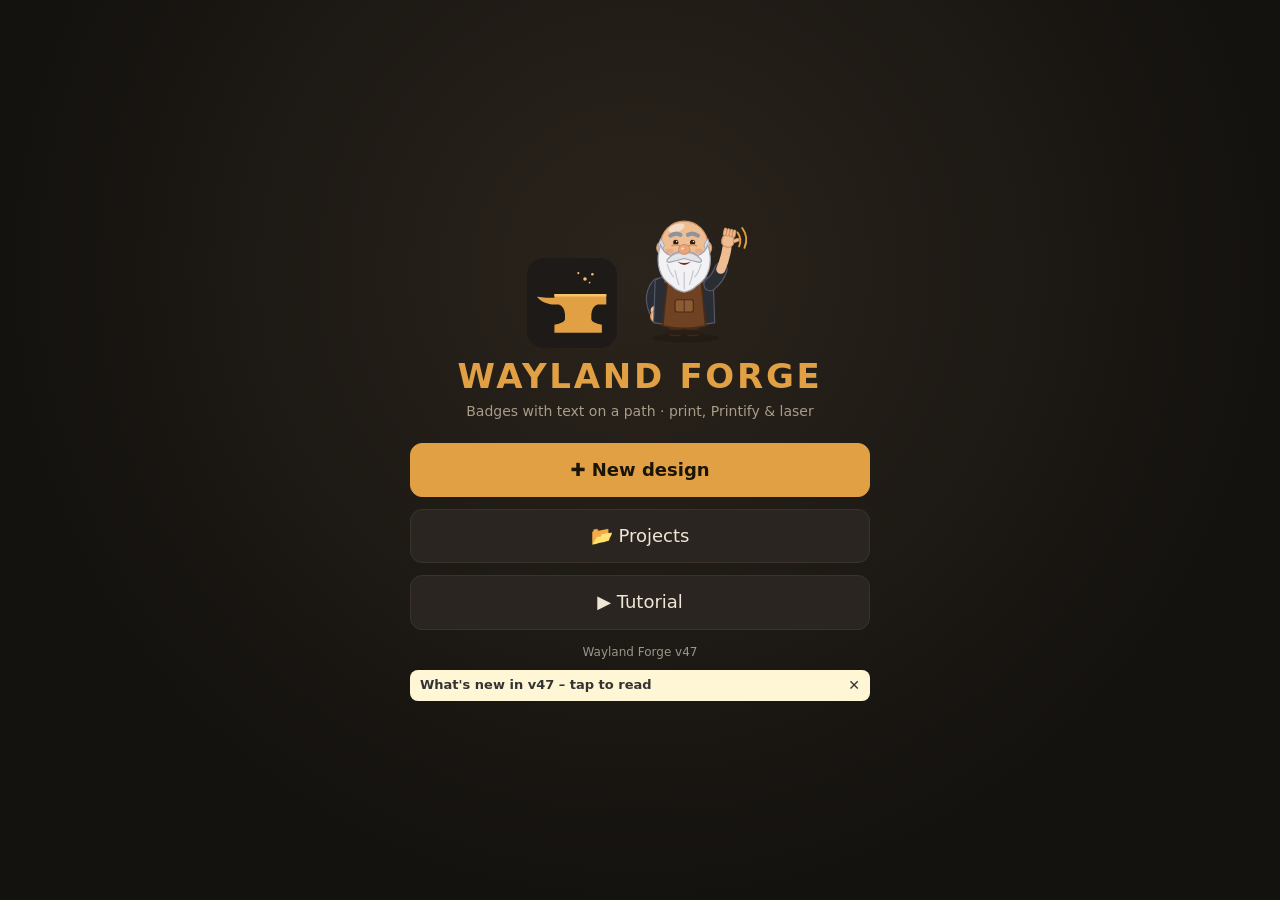
==== index.html @ f04608c8 "v47: add straight free text with font, position and rotation; legacy heart/text laser byte-identical" ====
<!doctype html>
<html lang="en">
<head>
<meta charset="utf-8">
<meta name="viewport" content="width=device-width, initial-scale=1">
<title>Wayland Forge</title>
<meta name="theme-color" content="#1d1a17">
<link rel="manifest" href="manifest.webmanifest">
<link rel="icon" href="icons/anvil.svg" type="image/svg+xml">
<link rel="apple-touch-icon" href="icons/apple-touch-icon.png">
<link rel="stylesheet" href="style.css">
</head>
<body class="home">
<div id="home">
  <div class="hcard">
    <div class="hlogo"><img src="icons/anvil.svg" alt="" class="hanvil"><span id="homeSmith"></span></div>
    <h1 class="htitle">Wayland Forge</h1>
    <div class="hsub">Badges with text on a path · print, Printify &amp; laser</div>
    <div id="homeMain" class="hbtns">
      <button id="homeNew" class="hb primary">✚ New design</button>
      <button id="homeProjects" class="hb">📂 Projects</button>
      <button id="homeTour" class="hb">▶ Tutorial</button>
    </div>
    <div class="hver" id="homeVer"></div>
    <div class="hnews" id="homeNewsWrap" hidden><div class="hnrow"><button id="homeNewsTap" class="hntap"></button><button id="homeNewsX" class="hnx" aria-label="Dismiss">✕</button></div><div id="homeNewsBody" class="hnbody" hidden><div id="homeNews"></div><button id="homeNewsClose" class="hnclose">Close</button></div></div>
    <div id="homeProjs" hidden>
      <div class="row hph"><button id="homeBack">← Back</button><b class="grow">Projects</b><label class="filebtn">Open file…<input type="file" id="homeLoad" accept=".json,application/json" hidden></label></div>
      <div id="syncBox" class="syncbox"><span id="syncStatus" class="syncst"></span><button id="syncConnect">☁ Connect Google Drive</button><button id="syncNow" hidden>Sync now</button><button id="projDedupe" title="Remove projects that are exact copies">🧹 Remove duplicates</button></div>
      <ul id="projList"></ul>
      <div class="hint">Drive sync sends your named, saved projects. Last session stays on this device until you open it and Save to Projects.</div>
    </div>
  </div>
</div>
<div id="updBar" hidden><span>New version ready <small id="updNews"></small></span><button id="updBtn">Tap to update</button></div>
<header>
  <img src="icons/anvil.svg" alt="" class="logo"><button id="homeBtn" title="Home: start screen (your work is kept)" aria-label="Home">⌂</button><button id="projectsBtn" class="projectnav" title="Open your saved projects. Your current design is autosaved first." aria-label="Projects: change project">📂<span class="projectnavtext"> Projects</span></button><button id="helpBtn" title="Help &amp; tutorial (Wayland the blacksmith)" aria-label="Help and tutorial"></button><h1>Wayland Forge</h1><button id="nameBtn" class="namebtn">Untitled ✎</button>
  <div class="spacer"></div>
  <button id="undoBtn" title="Undo (Ctrl+Z)" aria-label="Undo">↶<span class="tl"> Undo</span></button>
  <button id="redoBtn" title="Redo (Ctrl+Y)" aria-label="Redo">↷<span class="tl"> Redo</span></button>
  <button id="multiBtn" class="multitog" aria-pressed="false" title="Multi-select: plain clicks/taps add or remove letters (or hold Shift/Ctrl/⌘)">✚<span class="tl"> Multi-select</span></button>
  <span id="selCount" class="badge" hidden></span>
  <button id="dragMode" title="What dragging empty space does: box-select letters or pan the view (middle-drag or Space-drag always pans)">▭<span class="tl"> Box</span></button>
  <button id="fitBtn" title="Reset view" aria-label="Fit view">⤢<span class="tl"> Fit</span></button>
  <button id="quickExport" class="accent" title="Export with the settings in the Export section">⬇<span class="tl"> Export</span></button>
  <button id="installBtn" class="accent" hidden title="Install as an app">⊕<span class="tl"> Install</span></button>
  <button id="panelToggle" class="mobile-only" aria-expanded="false" title="Show controls">☰</button>
</header>
<main>
  <section id="stageWrap">
    <div id="layerRail" aria-label="Layers">
      <div id="layerRailCount" class="lrcount"></div>
      <div id="layerRailTrack" class="lrtrack" role="list"></div>
    </div>
    <svg id="stage" xmlns="http://www.w3.org/2000/svg" viewBox="0 0 1000 1000"></svg>
    <div class="stagehint">Tap a layer chip above to switch · letters: tap the glyph · empty space deselects · box-drag or Multi-select to add</div>
    <div id="loading">Loading fonts…</div>
  </section>
  <aside id="panel" data-snap="small">
    <div id="sheetHandle" role="button" tabindex="0" aria-label="Resize controls (tap to cycle sizes)"><span>Controls</span></div>
    <div id="layerBar">
      <div class="row"><b class="lbt">Layers</b><select id="shapeSel" class="grow" aria-label="Active layer (top of list = in front)"></select><button id="shapeVis" class="mini2" title="Show or hide this layer">Hide</button></div>
      <div id="addPicMenu" class="picmenu" hidden><b>Add which kind of image layer?</b><button data-addpic="1">🐶 Picture in the design<small>sits inside your shape (logo, pet, photo)</small></button><button data-addpic="2">🗺 Background / map<small>sits behind everything</small></button><button data-addpic="0" class="mini">Cancel</button></div>
      <div class="row lbb"><select id="addShape" aria-label="Add shape layer"><option value="">+ Add layer</option><option value="circle">Circle</option><option value="ellipse">Ellipse</option><option value="polygon">Polygon</option><option value="star">Star</option><option value="heart">Heart</option><option value="aus">Australia (detailed)</option><option value="auss">Australia (smooth, for text)</option></select><button id="shapeDup" title="Duplicate layer">Copy</button><button id="shapeRen" title="Rename layer">✎</button><button id="shapeUp" title="Bring forward">↑</button><button id="shapeDown" title="Send back">↓</button><button id="shapeDel" class="danger" title="Delete layer">✕</button></div>
      <div class="row"><button id="addPicBtn" class="accent addpic grow" title="Add an image layer (picture, logo or map)">🖼 + Add image layer</button></div>
    </div>
    <details name="acc" id="sec-shape"><summary>Shape &amp; position</summary><div class="body">
      <label class="rg"><span>Move X</span><input type="range" min="-500" max="500" step="1" data-b="shape.x"><output></output></label>
      <label class="rg"><span>Move Y</span><input type="range" min="-500" max="500" step="1" data-b="shape.y"><output></output></label>
      <label class="rg"><span>Scale</span><input type="range" min="0.2" max="1.5" step="0.01" data-b="shape.scale"><output></output></label>
      <label class="rg"><span>Turn</span><input type="range" min="-180" max="180" step="1" data-b="shape.rot"><output></output></label>
      <div class="row"><button id="shapeCentre" class="grow">Centre this layer</button></div>
      <div class="g2">
        <label><span>Type</span><select data-b="base.shape"><option value="circle">Circle</option><option value="ellipse">Ellipse</option><option value="polygon">Polygon</option><option value="star">Star</option><option value="heart">Heart</option><option value="aus">Australia (detailed)</option><option value="auss">Australia (smooth, for text)</option></select></label>
        <div class="checks"><label class="chk"><input type="checkbox" data-b="base.outer">Outer</label><label class="chk"><input type="checkbox" data-b="base.inner">Inner</label></div>
      </div>
      <label class="rg"><span>Width</span><input type="range" min="150" max="470" step="1" data-b="base.rx"><output></output></label>
      <label class="rg" data-shapes="ellipse polygon star heart aus"><span>Height</span><input type="range" min="150" max="470" step="1" data-b="base.ry"><output></output></label>
      <label class="rg" data-shapes="polygon"><span>Sides</span><input type="range" min="3" max="12" step="1" data-b="base.sides"><output></output></label>
      <label class="rg" data-shapes="star"><span>Points</span><input type="range" min="3" max="12" step="1" data-b="base.points"><output></output></label>
      <label class="rg" data-shapes="star"><span>Inner depth</span><input type="range" min="0.25" max="0.9" step="0.01" data-b="base.innerRatio"><output></output></label>
      <label class="rg" data-shapes="heart"><span>Dip depth</span><input type="range" min="0" max="1" step="0.01" data-b="base.dip"><output></output></label>
      <label class="rg" data-shapes="polygon star heart aus"><span>Corners</span><input type="range" min="0" max="120" step="1" data-b="base.corner"><output></output></label>
      <label class="rg" data-shapes="polygon star heart aus" title="Rounds the path letters follow at points and dips; printed lines keep Corners"><span>Text smooth</span><input type="range" min="0" max="250" step="1" data-b="base.smooth"><output></output></label>
      <label class="rg"><span>Ring gap</span><input type="range" min="40" max="250" step="1" data-b="base.gap"><output></output></label>
      <div id="gapWarn" class="hint" hidden></div>
      <label class="rg"><span>Line width</span><input type="range" min="0" max="30" step="1" data-b="base.width"><output></output></label>
      <div class="g2">
        <label><span>Line</span><input type="color" data-b="base.stroke" class="col"></label>
        <label class="chk"><input type="checkbox" data-b="base.fillOn">Fill <input type="color" data-b="base.fill" class="col"></label>
        <label class="chk"><input type="checkbox" data-b="base.fillAbove">Fill on top of picture <span class="dim">(e.g. a band behind your text)</span></label>
      </div>
    </div></details>
    <details name="acc" id="sec-text"><summary>Text on this layer</summary><div class="body">
      <div class="row"><select id="layerSel" class="grow" aria-label="Text layer"></select><button id="addLayer" title="Add curved text on a shape">+ Curved</button><button id="addFreeLayer" class="accent" title="Add straight text you can place anywhere">+ Free text</button></div>
      <div id="layerFields">
        <label class="full"><span>Text</span><input type="text" data-b="layer.text" maxlength="80"></label>
        <div class="g2">
          <label><span>Font</span><select data-b="layer.font" id="fontSel"></select></label>
          <label><span>Colour</span><input type="color" data-b="layer.color" class="col"></label>
          <label><span>Letters</span><select data-b="layer.style"><option value="fill">Fill (solid)</option><option value="hollow">Hollow (outline)</option></select></label>
          <label id="freeSideRow"><span>Side</span><select data-b="layer.side"><option value="top">Top</option><option value="bottom">Bottom</option></select></label>
          <label id="freeRingRow"><span>Sits</span><select data-b="layer.ring"><option value="between">Between lines</option><option value="outer">Outside outer</option><option value="inner">Inside inner</option></select></label>
        </div>
        <label class="rg"><span>Size</span><input type="range" min="16" max="200" step="1" data-b="layer.size"><output></output></label>
        <label class="rg" id="layerRotateRow"><span>Rotate</span><input type="range" min="-180" max="180" step="1" data-b="layer.offset"><output></output></label>
        <label class="rg"><span>Spacing</span><input type="range" min="-20" max="80" step="1" data-b="layer.spacing"><output></output></label>
        <label class="rg" id="freeRotateRow" hidden><span>Rotate</span><input type="range" min="-180" max="180" step="1" data-b="layer.rot"><output></output></label>
        <label class="rg" id="layerLiftRow"><span>Lift</span><input type="range" min="-80" max="80" step="1" data-b="layer.lift"><output></output></label>
        <div id="freeTextControls" hidden>
          <div class="hint">Straight text: not attached to a shape. Drag its letters to move it.</div>
          <label class="rg"><span>Move X</span><input type="range" min="0" max="1000" step="1" data-b="layer.x"><output></output></label>
          <label class="rg"><span>Move Y</span><input type="range" min="0" max="1000" step="1" data-b="layer.y"><output></output></label>
        </div>
        <div class="row"><button id="dupOpp" class="grow">Duplicate to opposite side</button><button id="centreFree" class="grow" hidden>Centre text</button><button id="delLayer" class="danger">Delete</button></div>
      </div>
    </div></details>
    <details name="acc" id="sec-img"><summary>🖼 Image layers</summary><div class="body">
      <div class="row"><b class="lbt">Image layers</b><select id="imgSel" class="grow" aria-label="Active image layer (top of list = in front)"></select></div>
      <div class="row lbb"><button class="accent grow addpic2" data-addpicopen="1">🖼 + Add image layer</button><button id="imgRen" title="Rename image layer">✎</button><button id="imgUp" title="Bring forward">↑</button><button id="imgDown" title="Send back">↓</button><button id="delImg" class="danger" title="Delete image layer">✕</button></div>
      <label><span>Depth</span><select id="imgDepth"><option value="front">In the design (above shape fills)</option><option value="behind">Behind everything (map / backdrop)</option></select></label>
      <p class="hint" id="imgSlotHint"></p>
      <div class="row" id="imgUploadRow"><label class="filebtn grow">Upload / replace picture…<input type="file" id="imgFile" accept="image/*" hidden></label><button id="imgLink" title="Load a PNG or SVG from a web link">Load from link…</button><button id="centreImg">Centre</button></div>
      <div id="imgFields">
        <label class="rg"><span>Size</span><input type="range" min="40" max="1600" step="1" data-b="img.size"><output></output></label>
        <label id="imgClipRow"><span>Placement</span><select data-b="img.clipMode"><option value="clip">Inside path (to inside edge of line)</option><option value="clipout">Inside, to outside edge of line</option><option value="outside">Outside path only</option><option value="outin">Outside, from inside edge (runs under line)</option><option value="free">Free – no clipping</option></select></label>
        <label><span>Path</span><select id="imgClipLine"></select></label>
        <div class="row"><button id="fitImg" class="grow" title="Scale and centre so the whole image sits inside the inner line">⤢ Fit inside line</button><button id="fillImg" class="grow" title="Scale to cover the inner shape and clip it to the line">◉ Fill &amp; clip</button></div>
        <label><span>Style</span><select data-b="img.mode"><option value="orig">Original picture</option><option value="sil">Silhouette (solid cutout)</option><option value="trace">Vector trace (SVG paths)</option></select></label>
        <label class="chk" data-imgmodes="orig"><input type="checkbox" data-b="img.removeBg">Remove background (corner colour)</label>
        <label class="rg" data-imgmodes="orig"><span>Tolerance</span><input type="range" min="5" max="200" step="1" data-b="img.tol"><output></output></label>
        <label class="chk" data-imgmodes="orig"><input type="checkbox" data-b="img.flood">Only background touching the edges (keeps light parts of the subject)</label>
        <label class="rg" data-imgmodes="orig"><span>Background to white</span><input type="range" min="150" max="255" step="1" data-b="img.whiteLvl"><output></output></label>
        <div class="hint" data-imgmodes="orig">For laser photos: slide "Background to white" left until the grey background disappears (255 = off). Anything this light or lighter is not burnt.</div>
        <div class="g2" data-imgmodes="sil trace">
          <label><span>Background</span><select data-b="img.bgMode"><option value="light">Light</option><option value="dark">Dark</option></select></label>
          <label><span>Fill</span><input type="color" data-b="img.color" class="col"></label>
        </div>
        <label class="rg" data-imgmodes="sil trace"><span>Threshold</span><input type="range" min="10" max="245" step="1" data-b="img.threshold"><output></output></label>
        <label class="rg" data-imgmodes="sil trace"><span>Smoothing</span><input type="range" min="0" max="5" step="1" data-b="img.smooth"><output></output></label>
        <label class="chk" data-imgmodes="sil trace"><input type="checkbox" data-b="img.invert">Invert (negative cutout)</label>
        <div class="hint" data-imgmodes="trace" id="traceInfo">Traced shapes export as true vector paths in SVG and PDF.</div>
      </div>
    </div></details>
    <details name="acc" id="sec-letter"><summary>Letter edit</summary><div class="body">
      <div class="row"><button id="multiBtn2" class="multitog grow" aria-pressed="false">✚ Multi-select: off</button><button id="selAll" class="grow">Select all in layer</button></div>
      <div id="letterNone" class="hint">Click a letter to select it. Shift/Ctrl/⌘-click, or switch Multi-select on, to add or remove letters anywhere. You can also drag a box on empty space. Esc clears the selection.</div>
      <div id="letterBox">
        <div class="hint"><b id="letterName"></b> <button id="clearSel" class="mini">Clear</button></div>
        <label class="rg"><span>Rotate ±</span><input type="range" min="-180" max="180" step="1" data-rel="rot"><output></output></label>
        <label class="rg"><span>Scale ×</span><input type="range" min="0.3" max="2.5" step="0.05" data-rel="scale"><output></output></label>
        <div class="row nudge"><span class="hint">Nudge</span><button data-nudge="-1,0">←</button><button data-nudge="0,-1">↑</button><button data-nudge="0,1">↓</button><button data-nudge="1,0">→</button></div>
        <div class="row"><button id="resetLetter" class="grow">Reset selected</button><button id="resetLetters" class="grow">Reset layer</button></div>
      </div>
    </div></details>
    <details name="acc" id="sec-orn"><summary>Ornaments</summary><div class="body">
      <div class="row"><button id="addStar" class="grow">+ Star</button><button id="addDot" class="grow">+ Dot</button><button id="clearOrn" class="danger">Clear all</button></div>
      <div class="row"><button id="addHolly1" class="grow">+ Holly</button><button id="addHolly2" class="grow">+ Holly ×2</button><button id="addNote" class="grow">+ ♪</button><button id="addNotes" class="grow">+ ♫</button></div>
      <div class="row holebox"><label class="chk" title="A round hole to hang it, cut by the laser instead of drilled"><input type="checkbox" id="holeOn">Hanging hole</label><label><span>Ø mm</span><input type="number" id="holeD" inputmode="decimal" min="1" max="30" step="any" value="4" style="width:5em"></label><button id="holeSnap" class="grow" title="Centre it near the top, 5 mm in from the edge">Snap to top</button></div>
      <div id="holeInfo" class="hint" hidden></div>
      <div id="ornNone" class="hint">Click an ornament to edit it.</div>
      <div id="ornFields">
        <label class="chk" title="Stick it to a line of the badge and slide it round"><input type="checkbox" id="ornFollow">Follow path</label>
        <div id="ornFree">
          <label class="rg" title="Left / right"><span>Horizontal ↔</span><input type="range" min="-500" max="500" step="1" data-op="x"><output></output></label>
          <label class="rg" title="Up / down"><span>Vertical ↕</span><input type="range" min="-500" max="500" step="1" data-op="y"><output></output></label>
        </div>
        <div id="ornPathF" hidden>
          <div class="row"><label class="grow"><span>Path</span><select id="ornPath"><option value="outer">Outer line</option><option value="mid">Text line (middle)</option><option value="inner">Inner line</option></select></label><label><span>Layer</span><select id="ornShapeSel"></select></label></div>
          <label class="rg" title="Slide it round the path (0 = top)"><span>Along path</span><input type="range" min="-180" max="180" step="0.5" data-op="t"><output></output></label>
          <label class="rg" title="Move it outside (+) or inside (−) the line"><span>Offset in/out</span><input type="range" min="-150" max="150" step="1" data-op="off"><output></output></label>
          <label class="chk"><input type="checkbox" id="ornTurn">Turn with path</label>
        </div>
        <label class="rg"><span>Size</span><input type="range" min="4" max="120" step="1" data-b="orn.r"><output></output></label>
        <div class="row nudge"><span class="hint">Nudge</span><button data-onudge="-1,0">←</button><button data-onudge="0,-1">↑</button><button data-onudge="0,1">↓</button><button data-onudge="1,0">→</button><button id="centreOrn" class="mini" title="Put it in the middle">Centre</button></div>
        <label class="rg" id="ornRotRow"><span>Rotation</span><input type="range" min="-180" max="180" step="1" data-b="orn.rot"><output></output></label>
        <div class="row"><label class="grow"><span>Ornament</span><select data-b="orn.style"><option value="fill">Fill (solid)</option><option value="line">Line (outline)</option></select></label><button id="ornStyleAll" title="Set every ornament to this Fill/Line choice">Apply to all ornaments</button></div>
        <div class="row"><label><span>Colour</span><input type="color" data-b="orn.color" class="col"></label><label id="ornBerry"><span>Berries</span><input type="color" data-b="orn.color2" class="col"></label><button id="mirrorOrn" class="grow">Mirror copy</button><button id="ornLink" class="grow" title="Linked: the mirror copy moves with this one. Tap to let them move separately">🔗 Unlink</button><button id="delOrn" class="danger">Delete</button></div>
      </div>
    </div></details>
    <details name="acc" id="sec-col"><summary>Colours &amp; background</summary><div class="body">
      <div class="g2">
        <label><span>Background</span><select data-b="doc.bg"><option value="transparent">Transparent</option><option value="color">Solid</option></select></label>
        <label><span>Colour</span><input type="color" data-b="doc.bgColor" class="col"></label>
      </div>
      <div id="swatches"></div>
      <div class="row"><input type="color" id="swatchPick" value="#c0392b" class="col" aria-label="New swatch colour"><button id="addSwatch" class="grow">+ Save swatch</button></div>
      <div class="hint">Click a swatch to colour the selected ornament or text layer.</div>
    </div></details>
    <details name="acc" id="sec-export"><summary>Export</summary><div class="body">
      <div class="g2">
        <label><span>Format</span><select id="exFmt"><option value="svg">SVG vector</option><option value="pdf">PDF vector</option><option value="png">PNG</option></select></label>
        <label><span>Preset</span><select id="exPreset"><option value="">Custom</option><option value="printify">Printify 4500px</option><option value="100mm">100 mm</option><option value="4in">4 in</option><option value="a4">A4 page</option></select></label>
      </div>
      <div class="g3">
        <label><span>W</span><input type="number" id="exW" value="100" min="1" step="0.5"></label>
        <label><span>H</span><input type="number" id="exH" value="100" min="1" step="0.5"></label>
        <label><span>Unit</span><select id="exUnit"><option value="mm">mm</option><option value="in">in</option></select></label>
        <label><span>Bleed</span><input type="number" id="exBleed" value="0" min="0" step="0.5"></label>
        <label><span>DPI</span><input type="number" id="exDpi" value="300" min="72" max="1200"></label>
        <input type="checkbox" id="exPrintify" hidden>
      </div>
      <button id="exportBtn" class="accent wide">Export</button>
      <div id="exInfo" class="hint"></div>
    </div></details>
    <details name="acc" id="sec-laser"><summary>Laser (LaserGRBL)</summary><div class="body">
      <div class="hint">Give each part a laser job. Every file in the pack uses the same page, so etch and cuts line up.</div>
      <div id="laserList"></div>
      <label class="chk"><input type="checkbox" id="laserPrev">Show cuts on the design <span class="dim">(red = outside, blue = inside)</span></label>
      <div class="g3">
        <label><span>W mm</span><input type="number" id="lzW" value="100" min="5" max="800" step="0.5"></label>
        <label><span>H mm</span><input type="number" id="lzH" value="100" min="5" max="800" step="0.5"></label>
        <label><span>Detail</span><select id="lzDpi"><option value="127">5 lines/mm</option><option value="254">10 lines/mm</option><option value="318" selected>12.5 lines/mm</option><option value="400">16 lines/mm</option></select></label>
      </div>
      <label><span>Letter etch file</span><select id="lzEtch"><option value="png" selected>Picture (Line To Line, default)</option><option value="svg">Lines (SVG)</option></select></label>
      <label><span>Picture steps as</span><select id="lzPic"><option value="nc" selected>Ready-to-run G-code (.nc) – open and Start</option><option value="png">PNG picture (type W H X Y in LaserGRBL)</option></select></label>
      <label><span>Line steps as</span><select id="lzLine"><option value="nc" selected>G-code (.nc) – open and Start</option><option value="svg">SVG (type speed and power in LaserGRBL)</option></select></label>
      <label><span>Laser max S ($30)</span><input type="number" id="lzSmax" value="1000" min="1" max="100000" step="1"></label>
      <label class="chk"><input type="checkbox" id="lzMarks">Tiny corner marks in every file <span class="dim">(only if LaserGRBL moves files)</span></label>
      <dialog id="lzDlg" class="lzdlg"><h3>Burn settings</h3><div id="lzBurn" class="lzburn"></div><div class="lzbbtn"><button id="lzDlgCancel">Cancel</button><button id="lzDlgGo" class="accent">Export</button></div></dialog>
      <button id="laserBtn" class="accent wide">⬇ Download all steps (separate files)</button>
      <button id="laserZip" class="wide">Or download as one .zip</button>
      <div id="lzInfo" class="hint"></div>
      <div id="lzSteps" class="lzsteps" hidden></div>
    </div></details>
    <details name="acc" id="sec-proj"><summary>Project</summary><div class="body">
      <div class="row"><button id="changeProjectBtn" class="accent wide">📂 Change project / open another…</button></div>
      <div class="row"><button id="saveToProjects" class="grow">Save to Projects</button><button id="saveProj" class="grow">Download file</button><label class="filebtn grow">Load…<input type="file" id="loadProj" accept=".json,application/json" hidden></label><button id="newProj" class="danger">New</button></div>
      <div class="helpbox"><b>Help &amp; tutorial</b>
        <div class="row"><button id="helpTour" class="grow">▶ Start the tour</button><button id="helpTopics" class="grow">Pick a topic…</button></div>
        <label class="chk"><input type="checkbox" id="helpIconChk">Show the blacksmith help button in the toolbar</label>
        <label class="chk"><input type="checkbox" id="helpTipsChk">Show tips (a short hint the first time you open each section)</label>
      </div>
      <div class="hint">To open a saved design, tap 📂 Projects above or Change project here. Your current design is saved first. Fonts: SIL Open Font License.</div>
    </div></details>
  </aside>
</main>
<script src="vendor/opentype.min.js"></script>
<script src="vendor/jspdf.umd.min.js"></script>
<script src="vendor/svg2pdf.umd.min.js"></script>
<script src="vendor/imagetracer.js"></script>
<script src="js/app.js"></script>
<script src="js/blacksmith.js"></script>
<script src="js/tour.js"></script>
</body>
</html>
---- style.css ----
:root{--bg:#14120f;--panel:#1d1a17;--line:#3a332b;--ink:#efe6d6;--dim:#a99c88;--amber:#e0a043;--danger:#e0675a;--hdr:42px}
*{box-sizing:border-box}
html,body{margin:0;height:100%;background:var(--bg);color:var(--ink);font:12px/1.35 system-ui,-apple-system,"Segoe UI",sans-serif}
header{height:var(--hdr);display:flex;align-items:center;gap:5px;padding:0 8px;background:var(--panel);border-bottom:1px solid var(--line)}
header h1{font-size:14px;margin:0 0 0 4px;letter-spacing:.08em;text-transform:uppercase;white-space:nowrap}
header button{padding:4px 9px}
.logo{width:24px;height:24px}.spacer{flex:1}
main{display:flex;height:calc(100% - var(--hdr))}
#stageWrap{flex:1;min-width:0;position:relative;background:repeating-conic-gradient(#e9e4dc 0 25%,#f7f4ef 0 50%) 0 0/24px 24px;overflow:hidden}
#stage{width:100%;height:100%;display:block;touch-action:none;cursor:grab}
.stagehint{position:absolute;left:8px;bottom:6px;color:#6b5f50;font-size:11px;pointer-events:none}
#loading{position:absolute;inset:0;display:grid;place-items:center;background:var(--bg);font-size:16px;color:var(--ink)}
aside{width:300px;flex:0 0 300px;overflow-y:auto;background:var(--panel);border-left:1px solid var(--line)}
details{border-bottom:1px solid var(--line)}
summary{cursor:pointer;list-style:none;display:flex;align-items:center;justify-content:space-between;padding:8px 10px;font-weight:600;color:var(--amber);letter-spacing:.06em;text-transform:uppercase;font-size:11px;user-select:none}
summary::-webkit-details-marker{display:none}
summary::after{content:"▸";color:var(--dim);transition:transform .15s}
details[open]>summary::after{transform:rotate(90deg)}
details[open]>summary{background:#26211c}
.body{padding:4px 10px 10px}
label{display:flex;align-items:center;gap:6px;margin:3px 0;min-width:0}
label>span{color:var(--dim);font-size:11px;white-space:nowrap}
label.rg{display:grid;grid-template-columns:72px 1fr 34px;gap:6px}
label.rg>output{text-align:right;color:var(--ink);font-variant-numeric:tabular-nums;font-size:11px}
label.full input{flex:1;min-width:0}
label>select{flex:1;min-width:0}
.g2{display:grid;grid-template-columns:1fr 1fr;gap:2px 8px;align-items:center}
.g3{display:grid;grid-template-columns:repeat(3,1fr);gap:2px 6px}
.g3 input,.g3 select{width:100%;min-width:0}
.checks{display:flex;gap:8px}
.row{display:flex;gap:5px;align-items:center;margin:5px 0}
.row>label{margin:0}.grow{flex:1}
input,select,button,.filebtn{background:#2a2520;color:var(--ink);border:1px solid var(--line);border-radius:5px;padding:3px 6px;font:inherit;min-height:24px}
input[type=range]{padding:0;min-width:0;accent-color:var(--amber);background:none;border:0}
input[type=number]{width:100%}
input[type=color].col{width:30px;height:24px;padding:1px;flex:0 0 auto}
input[type=checkbox]{min-height:0;accent-color:var(--amber)}
button,.filebtn{cursor:pointer;text-align:center}button:hover,.filebtn:hover{border-color:var(--amber)}
button:disabled{opacity:.4;cursor:default}
.accent{border-color:var(--amber);color:var(--amber)}.danger{color:var(--danger)}
.wide{width:100%;margin-top:6px;padding:6px}
.chk{gap:4px;font-size:12px}
.hint{color:var(--dim);font-size:11px;margin:3px 0}
#swatches{display:flex;flex-wrap:wrap;gap:4px;margin:5px 0}
#swatches button{width:22px;height:22px;min-height:0;padding:0;border-radius:50%}
.mobile-only{display:none}
[hidden]{display:none!important}
#sheetHandle{display:none}
@media (max-width:820px){
  .tl{display:none}
  header h1{font-size:12px}
  input,select,button,.filebtn{min-height:30px}
  label.rg{grid-template-columns:80px 1fr 38px}
}
/* portrait phones: compact bottom sheet in the layout flow; stage fits into the space above */
@media (max-width:820px) and (orientation:portrait){
  .mobile-only{display:inline-block}
  html,body{height:100dvh}
  main{flex-direction:column;height:calc(100dvh - var(--hdr))}
  #stageWrap{flex:1 1 auto;min-height:120px}
  aside{flex:0 0 var(--sheet,38dvh);width:auto;height:var(--sheet,38dvh);border-left:0;border-top:1px solid var(--amber);border-radius:12px 12px 0 0;box-shadow:0 -4px 14px #0006;overscroll-behavior:contain}
  aside.dragging{transition:none}
  #sheetHandle{display:flex;flex-direction:column;align-items:center;gap:3px;position:sticky;top:0;z-index:2;background:var(--panel);padding:6px 0 5px;cursor:ns-resize;touch-action:none;user-select:none;border-bottom:1px solid var(--line)}
  #sheetHandle::before{content:"";width:42px;height:5px;border-radius:3px;background:#8a7a64}
  #sheetHandle span{color:var(--amber);font-weight:600;letter-spacing:.08em;text-transform:uppercase;font-size:10px}
  aside[data-snap="collapsed"]{overflow:hidden}
  .stagehint{display:none}
}
/* landscape phones: narrow side panel, stage keeps the rest */
@media (max-height:520px) and (orientation:landscape){
  :root{--hdr:36px}
  aside{width:250px;flex:0 0 250px}
  .stagehint{display:none}
}

.multitog[aria-pressed="true"],#dragMode.pan{background:var(--amber);color:#1a1410;border-color:var(--amber)}
.badge{background:var(--amber);color:#1a1410;border-radius:10px;padding:1px 8px;font-size:12px;font-weight:700;white-space:nowrap}
button.mini{padding:1px 7px;font-size:11px;margin-left:6px}
.row.nudge button{min-width:34px}
#stage.panning{cursor:grabbing}
@media (max-width:480px){header h1{display:none}header button{padding:4px 8px}}

/* centre-image clip toggle: large touch target */
.chk.big{min-height:34px;font-size:13px;cursor:pointer}.chk.big input{width:20px;height:20px;flex:none}.chk .dim{color:var(--dim);font-size:11px}
@media (pointer:coarse){.chk{min-height:36px}.chk input[type=checkbox]{width:22px;height:22px}}

/* ---------- Wayland the blacksmith: tour, cards, tips ---------- */
#helpBtn{padding:0;width:34px;height:32px;display:inline-flex;align-items:center;justify-content:center;background:#2a2520;border-color:var(--amber);border-radius:50%;overflow:hidden;flex:none}
#helpBtn .wf-smith{width:30px;height:30px}
@media (max-width:480px){header .logo{display:none}body.wf-nohelp header .logo{display:inline}}
#wfTour{position:fixed;inset:0;z-index:1000;pointer-events:none}
#wfDim{position:fixed;inset:0;background:rgba(10,8,6,.62)}
#wfSpot{position:fixed;border-radius:9px;box-shadow:0 0 0 3px var(--amber),0 0 0 9999px rgba(10,8,6,.62);transition:all .25s ease}
#wfBubble,#wfCard{position:fixed;pointer-events:auto;display:flex;gap:8px;align-items:flex-start;background:#f6ecd9;color:#2b1d14;border:2px solid var(--amber);border-radius:14px;padding:10px;box-shadow:0 8px 28px rgba(0,0,0,.5);font-size:14px;line-height:1.35;transition:left .25s,top .25s}
#wfBubble .sm,#wfCard .sm{flex:none;width:74px}
#wfBubble .wf-smith,#wfCard .wf-smith{width:74px;height:83px;display:block}
#wfBubble .tx,#wfCard .tx{flex:1;min-width:0}
#wfBubble .hd{display:flex;justify-content:space-between;gap:6px;align-items:baseline;margin-bottom:3px}
#wfBubble .hd b{font-size:15px}#wfBubble .ct{font-size:11px;color:#7a6650;white-space:nowrap}
#wfBubble .ok{margin-top:5px;font-weight:600;color:#2f6b2a}
#wfBubble .bt,#wfCard .row{display:flex;gap:6px;margin-top:8px;flex-wrap:wrap;align-items:center}
#wfBubble .bt .grow{flex:1}
#wfBubble button,#wfCard button{background:#fffaf0;color:#2b1d14;border:1px solid #c9a76a;min-height:34px;padding:4px 12px;border-radius:8px;font-size:14px}
#wfBubble button.accent,#wfCard button.accent{background:var(--amber);border-color:#a8701f;color:#1d1408;font-weight:600}
#wfBubble button:disabled{opacity:.4}
#wfBubble .skip{background:transparent;border-color:transparent;text-decoration:underline;padding:4px 4px}
#wfCard{z-index:1001;left:50%;top:50%;transform:translate(-50%,-50%);width:min(420px,calc(100vw - 16px));max-height:calc(100dvh - 16px);overflow:auto}
#wfCard p{margin:5px 0}#wfCard .dim{color:#7a6650;font-size:12px}
#wfCard .chk{display:flex;gap:6px;align-items:center;margin-top:8px;font-size:13px;min-height:30px}
#wfCard .chk input{width:20px;height:20px}
#wfCard .topics{display:flex;flex-direction:column;gap:5px;margin-top:6px}
#wfCard .topics button{text-align:left}
#wfTip{position:fixed;z-index:999;left:50%;transform:translateX(-50%);top:calc(var(--hdr) + 8px);display:flex;gap:8px;align-items:center;max-width:min(440px,calc(100vw - 16px));background:#f6ecd9;color:#2b1d14;border:2px solid var(--amber);border-radius:12px;padding:6px 8px;font-size:13px;box-shadow:0 6px 20px rgba(0,0,0,.45)}
#wfTip .wf-smith{width:34px;height:34px;display:block}
#wfTip button{background:transparent;border:0;color:#2b1d14;min-height:28px;padding:0 6px}
.helpbox{border:1px solid var(--line);border-radius:8px;padding:6px 8px;margin:8px 0}
.helpbox .chk{display:flex;align-items:center;gap:6px;min-height:30px}
@media (max-width:420px){#wfBubble .sm{width:54px}#wfBubble .wf-smith{width:54px;height:61px}#wfBubble{font-size:13px;padding:8px}}

#laserList .lrow{display:grid;grid-template-columns:1fr 1.15fr;gap:6px;align-items:center;margin:3px 0;padding:2px 4px;border-radius:4px}
#laserList .lrow span{font-size:12px;overflow:hidden;text-overflow:ellipsis;white-space:nowrap}
#laserList .lrow.on{background:rgba(224,160,67,.18);outline:1px solid #e0a043}

#layerBar{padding:6px 10px;border-bottom:1px solid var(--line);background:#221e1a}#layerBar .row{margin:3px 0}.lbt{color:var(--amber);font-size:11px;letter-spacing:.06em;text-transform:uppercase}.lbb>select{flex:1;min-width:0}.lbb>button{min-width:34px;padding-left:6px;padding-right:6px}

#homeBtn{padding:0 8px;font-size:18px;line-height:1}
#home{position:fixed;inset:0;z-index:900;background:radial-gradient(circle at 50% 30%,#2b241c,#14120f 70%);display:flex;align-items:flex-start;justify-content:center;overflow:auto;padding:24px 14px}
#home[hidden]{display:none}
.hcard{width:100%;max-width:460px;text-align:center;margin:auto}
.hlogo{display:flex;align-items:flex-end;justify-content:center;gap:6px}
.hanvil{width:90px;height:90px}
#homeSmith .wf-smith{width:130px;height:145px}
.htitle{font-size:34px;letter-spacing:.08em;color:var(--amber);margin:6px 0 2px;text-transform:uppercase}
.hsub{color:var(--dim);font-size:14px;margin-bottom:22px}
.hbtns{display:flex;flex-direction:column;gap:12px}
.hb{font-size:18px;padding:14px;border-radius:12px}
.hb.primary{background:var(--amber);color:#1b1408;border-color:var(--amber);font-weight:700}
.hph{align-items:center;margin-bottom:8px;text-align:left}
#projList{list-style:none;margin:0;padding:0;display:flex;flex-direction:column;gap:8px;text-align:left}
#projList li{display:flex;gap:6px}
#projList .po{display:flex;flex-direction:column;align-items:flex-start;gap:2px;padding:10px 12px;text-align:left}
#projList .po .dim{font-size:12px;color:var(--dim);font-weight:400}
#projList li>button:not(.po){min-width:44px}
#wfToast{position:fixed;left:50%;bottom:24px;transform:translateX(-50%);background:#2a2520;color:var(--ink);border:1px solid var(--amber);padding:8px 14px;border-radius:10px;opacity:0;pointer-events:none;transition:opacity .2s;z-index:950}
#wfToast.on{opacity:1}

.lzsteps{margin-top:8px;display:flex;flex-direction:column;gap:8px}.lzstep{display:flex;gap:8px;align-items:flex-start;border:1px solid #8884;border-radius:8px;padding:6px;font-size:13px}.lzstep img{width:96px;height:96px;object-fit:contain;background:#fff;border:1px solid #ccc;flex:none}.lzstep input{width:100%}.lzstep button{margin-top:4px}.lzwarn{color:#e0302a;font-weight:600}
.lzhow{margin:6px 0;line-height:1.4}
.projectnav{white-space:nowrap;font-weight:600}
@media (max-width:480px){header .namebtn{display:none}.projectnavtext{display:inline}}
.namebtn{max-width:40vw;overflow:hidden;text-overflow:ellipsis;white-space:nowrap;font-weight:600}
[data-slotbtn][aria-pressed="true"]{background:var(--amber);color:#1a1410;border-color:var(--amber)}

.addpic{white-space:nowrap}
.picmenu{display:flex;flex-direction:column;gap:6px;background:#2b241c;border:1px solid var(--amber);border-radius:8px;padding:8px;margin:4px 0}
.picmenu button{text-align:left}.picmenu small{display:block;opacity:.7;font-size:11px}
.hver{text-align:center;opacity:.6;font-size:12px;margin-top:14px}
#updBar{position:fixed;left:50%;top:8px;transform:translateX(-50%);z-index:2000;background:#e0a040;color:#1d1a17;border-radius:20px;padding:6px 8px 6px 14px;display:flex;gap:10px;align-items:center;font-weight:600;box-shadow:0 2px 10px #0008}
#updBar[hidden]{display:none}#updBar button{background:#1d1a17;color:#fff;border-radius:14px}
.lzdo{font-size:13px}.lzval{display:inline-block;background:#ffe9a8;color:#222;padding:1px 6px;border-radius:4px;font-size:15px}

.hnews{position:static;max-width:460px;margin:10px auto 0;background:#fff6d6;color:#333;border-radius:8px;font-size:13px;line-height:1.4;text-align:left}
.hnews[hidden]{display:none}.hnrow{display:flex;align-items:center}
.hntap{flex:1;min-width:0;background:none;border:0;color:#333;text-align:left;padding:6px 10px;font-size:13px;white-space:nowrap;overflow:hidden;text-overflow:ellipsis;font-weight:600}
.hnx{background:none;border:0;color:#333;padding:6px 10px;font-size:14px}
.hnbody{max-height:40vh;overflow:auto;padding:0 10px 8px}.hnclose{margin-top:6px;font-size:12px}

.lzburn table.lzbt{width:100%;border-collapse:collapse;font-size:13px}.lzbt td,.lzbt th{padding:2px 3px;text-align:left}.lzbt input{width:100%;min-width:52px}.lzbbtn{display:flex;flex-wrap:wrap;gap:4px;margin:4px 0}.lzunt{background:#ffe9a8;color:#7a4b00;border-radius:4px;padding:0 4px;font-size:11px}.lzcb{display:flex;flex-wrap:wrap;gap:6px;align-items:center;margin-top:4px}.lzcb label{display:flex;gap:3px;align-items:center}.lzcb input{width:72px!important}.lzcb .dim{flex-basis:100%}
.lzdlg{max-width:min(560px,96vw);border:1px solid #8886;border-radius:10px;padding:12px}.lzdlg::backdrop{background:#0006}.lzdlg h3{margin:0 0 8px}
.lzcb select{width:auto!important}
.lzacc{border:1px solid #8886;border-radius:8px;margin:6px 0;background:#8881}.lzacc>summary{cursor:pointer;min-height:48px;display:flex;flex-wrap:wrap;align-items:center;gap:6px;padding:8px 12px;font-size:16px;list-style:none}.lzacc>summary::-webkit-details-marker{display:none}.lzst{font-weight:700}.lzsum{color:#888;font-variant-numeric:tabular-nums}
.lzacc .lzcb{padding:4px 12px 12px;gap:10px}.lzacc .lzcb label{flex-direction:column;align-items:flex-start;font-size:14px}.lzacc .lzcb input,.lzacc .lzcb select{min-height:44px;font-size:16px;width:110px!important}.lzfix{min-height:44px;display:flex;align-items:center;color:#888}.lzflag{flex-basis:100%}.lzflag:empty{display:none}.lzstep .lzacc{width:100%}

.lzacc>summary{justify-content:flex-start;text-transform:none;letter-spacing:normal;font-size:16px;line-height:1.3}.lzacc>summary::after{margin-left:auto;font-size:18px;padding-left:8px}.lzacc[open]>summary{border-bottom:1px solid #8884}.lzacc .lzcb select{width:160px!important}
.lzbbtn button{min-height:44px;padding:0 20px;font-size:16px}
.holewarn{color:#d0342c;font-weight:600}

.syncbox{display:flex;flex-wrap:wrap;gap:6px;align-items:center;margin:0 0 8px;font-size:12px}
.syncst{flex:1 1 180px;color:var(--dim);text-align:left}
.syncst.ok{color:#2e8b57}.syncst.offline,.syncst.auth,.syncst.err{color:#c77a00}

.wfask{position:fixed;inset:0;background:rgba(0,0,0,.5);display:flex;align-items:center;justify-content:center;z-index:9999;padding:16px}.wfaskbox{background:var(--panel,#222);color:inherit;border-radius:12px;padding:16px;max-width:360px;width:100%;box-shadow:0 8px 30px rgba(0,0,0,.5)}.wfaskbox p{margin:0 0 12px;font-weight:600}.wfaskbtn{display:flex;flex-direction:column;gap:8px}.wfaskbtn button{padding:12px;font-size:15px}

/* v44: layer chips above the design */
#layerRail{position:absolute;left:0;right:0;top:0;z-index:4;display:flex;align-items:center;gap:6px;padding:6px 8px 10px;background:linear-gradient(#1d1a17f2,#1d1a1700);pointer-events:none}
#layerRail .lrcount{pointer-events:none;color:var(--amber);font-size:11px;font-weight:700;white-space:nowrap;flex:none}
#layerRail .lrtrack{display:flex;gap:6px;overflow-x:auto;pointer-events:auto;-webkit-overflow-scrolling:touch;flex:1;scrollbar-width:none;padding-bottom:2px}
#layerRail .lrtrack::-webkit-scrollbar{display:none}
#layerRail button.lrchip{flex:none;max-width:150px;overflow:hidden;text-overflow:ellipsis;white-space:nowrap;padding:7px 12px;border-radius:999px;font-size:12px;line-height:1.2;min-height:34px;background:#2a2520e6;border:1px solid var(--line);color:var(--ink);cursor:pointer;-webkit-tap-highlight-color:transparent}
#layerRail button.lrchip.on{background:var(--amber);color:#1a1410;border-color:var(--amber);font-weight:700}
#layerRail button.lrchip:active{transform:scale(.97)}
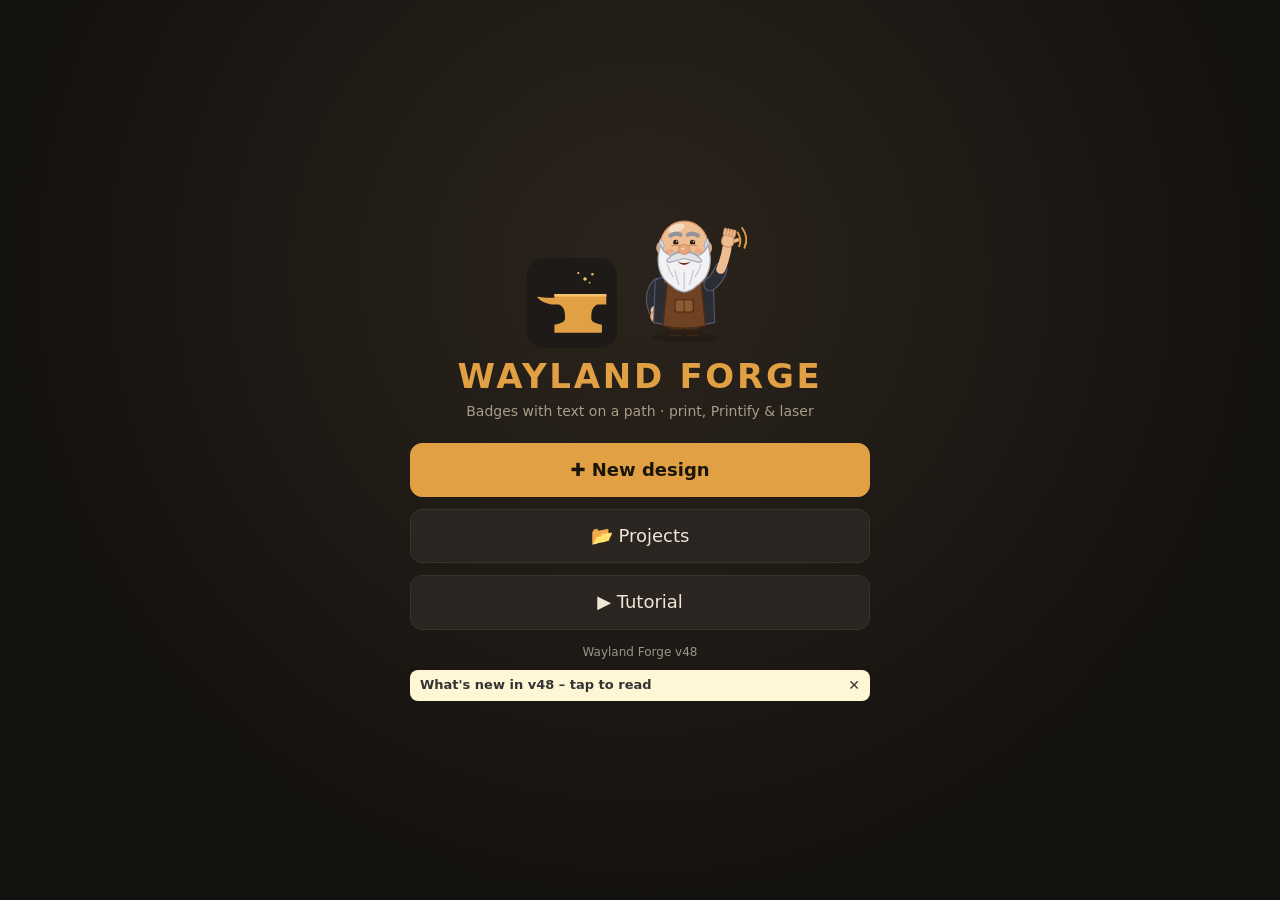
==== commit 76447545: "v48: opt-in physical bands for thicker ornament outlines" ====
--- a/index.html
+++ b/index.html
@@ -173,6 +173,8 @@
         <label class="rg"><span>Size</span><input type="range" min="4" max="120" step="1" data-b="orn.r"><output></output></label>
         <div class="row nudge"><span class="hint">Nudge</span><button data-onudge="-1,0">←</button><button data-onudge="0,-1">↑</button><button data-onudge="0,1">↓</button><button data-onudge="1,0">→</button><button id="centreOrn" class="mini" title="Put it in the middle">Centre</button></div>
         <label class="rg" id="ornRotRow"><span>Rotation</span><input type="range" min="-180" max="180" step="1" data-b="orn.rot"><output></output></label>
+        <div class="row" id="ornWidthRow" hidden><label class="grow"><span>Outline width (mm)</span><input type="number" id="ornWidth" min="0.1" max="1.2" step="0.1" inputmode="decimal"></label><button id="ornWidthAll" title="Use this outline width on every Line (outline) ornament">Apply to all ornaments</button></div>
+        <div class="hint" id="ornWidthHint" hidden>0.6 mm is a modest start. This is artwork width, not a guaranteed burn width: laser spot and material change the result. Widened outlines use filled Line To Line bands, so they take longer than one outline pass. Extra width may close up small veins or berries; check preview and test scrap.</div>
         <div class="row"><label class="grow"><span>Ornament</span><select data-b="orn.style"><option value="fill">Fill (solid)</option><option value="line">Line (outline)</option></select></label><button id="ornStyleAll" title="Set every ornament to this Fill/Line choice">Apply to all ornaments</button></div>
         <div class="row"><label><span>Colour</span><input type="color" data-b="orn.color" class="col"></label><label id="ornBerry"><span>Berries</span><input type="color" data-b="orn.color2" class="col"></label><button id="mirrorOrn" class="grow">Mirror copy</button><button id="ornLink" class="grow" title="Linked: the mirror copy moves with this one. Tap to let them move separately">🔗 Unlink</button><button id="delOrn" class="danger">Delete</button></div>
       </div>
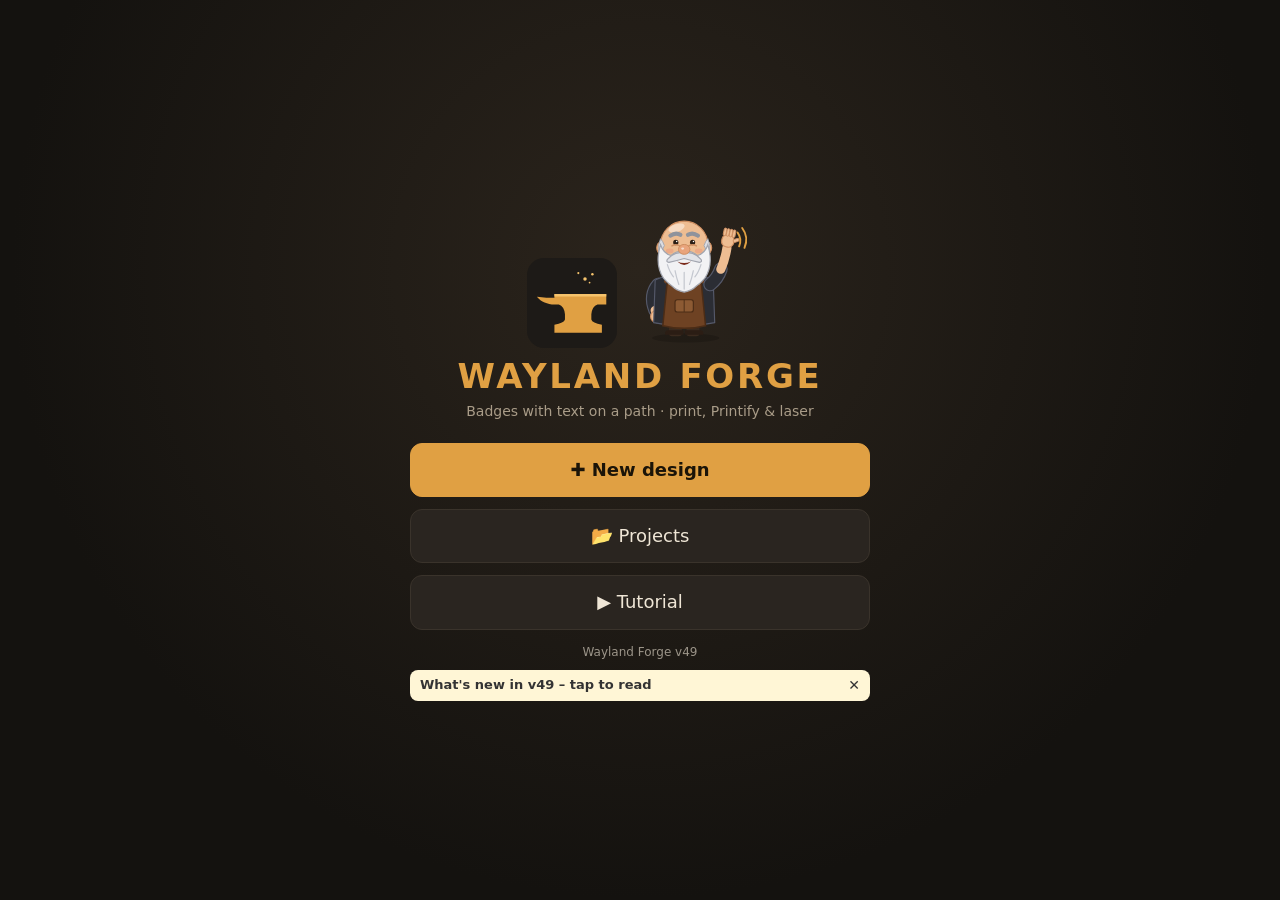
==== commit c7bbfdf4: "v49: opt-in straight-line trim for any shape + Half circle; untrimmed laser/print output byte-identi" ====
--- a/index.html
+++ b/index.html
@@ -60,7 +60,7 @@
     <div id="layerBar">
       <div class="row"><b class="lbt">Layers</b><select id="shapeSel" class="grow" aria-label="Active layer (top of list = in front)"></select><button id="shapeVis" class="mini2" title="Show or hide this layer">Hide</button></div>
       <div id="addPicMenu" class="picmenu" hidden><b>Add which kind of image layer?</b><button data-addpic="1">🐶 Picture in the design<small>sits inside your shape (logo, pet, photo)</small></button><button data-addpic="2">🗺 Background / map<small>sits behind everything</small></button><button data-addpic="0" class="mini">Cancel</button></div>
-      <div class="row lbb"><select id="addShape" aria-label="Add shape layer"><option value="">+ Add layer</option><option value="circle">Circle</option><option value="ellipse">Ellipse</option><option value="polygon">Polygon</option><option value="star">Star</option><option value="heart">Heart</option><option value="aus">Australia (detailed)</option><option value="auss">Australia (smooth, for text)</option></select><button id="shapeDup" title="Duplicate layer">Copy</button><button id="shapeRen" title="Rename layer">✎</button><button id="shapeUp" title="Bring forward">↑</button><button id="shapeDown" title="Send back">↓</button><button id="shapeDel" class="danger" title="Delete layer">✕</button></div>
+      <div class="row lbb"><select id="addShape" aria-label="Add shape layer"><option value="">+ Add layer</option><option value="circle">Circle</option><option value="halfcircle">Half circle</option><option value="ellipse">Ellipse</option><option value="polygon">Polygon</option><option value="star">Star</option><option value="heart">Heart</option><option value="aus">Australia (detailed)</option><option value="auss">Australia (smooth, for text)</option></select><button id="shapeDup" title="Duplicate layer">Copy</button><button id="shapeRen" title="Rename layer">✎</button><button id="shapeUp" title="Bring forward">↑</button><button id="shapeDown" title="Send back">↓</button><button id="shapeDel" class="danger" title="Delete layer">✕</button></div>
       <div class="row"><button id="addPicBtn" class="accent addpic grow" title="Add an image layer (picture, logo or map)">🖼 + Add image layer</button></div>
     </div>
     <details name="acc" id="sec-shape"><summary>Shape &amp; position</summary><div class="body">
@@ -88,6 +88,16 @@
         <label><span>Line</span><input type="color" data-b="base.stroke" class="col"></label>
         <label class="chk"><input type="checkbox" data-b="base.fillOn">Fill <input type="color" data-b="base.fill" class="col"></label>
         <label class="chk"><input type="checkbox" data-b="base.fillAbove">Fill on top of picture <span class="dim">(e.g. a band behind your text)</span></label>
+      </div>
+      <label class="chk"><input type="checkbox" id="trimOn">Trim with straight line</label>
+      <div id="trimFields" hidden>
+        <div class="hint">Cuts the shape with a straight through-line. The edge you cut off becomes a straight side of the piece, and the outside laser cut follows that closed outline.</div>
+        <div class="row"><button type="button" data-trim="bottom" class="grow">Flat bottom</button><button type="button" data-trim="top" class="grow">Flat top</button><button type="button" data-trim="left" class="grow">Flat left</button><button type="button" data-trim="right" class="grow">Flat right</button></div>
+        <label class="rg"><span>Angle</span><input type="range" id="trimAng" min="-180" max="180" step="1" value="0"><output id="trimAngOut">0°</output></label>
+        <label class="rg"><span>Position</span><input type="range" id="trimPos" min="-80" max="80" step="1" value="0"><output id="trimPosOut">0%</output></label>
+        <div class="hint" id="trimPosHint">0 = through the centre (a half-circle on a circle). Positive moves the line toward the side you keep (you keep less); negative keeps more than half.</div>
+        <div class="row"><label class="grow"><span>Keep</span><select id="trimKeep"><option value="1">This side</option><option value="-1">The other side</option></select></label><button type="button" id="trimFlip" class="grow">Flip side</button></div>
+        <div id="trimWarn" class="hint" hidden></div>
       </div>
     </div></details>
     <details name="acc" id="sec-text"><summary>Text on this layer</summary><div class="body">
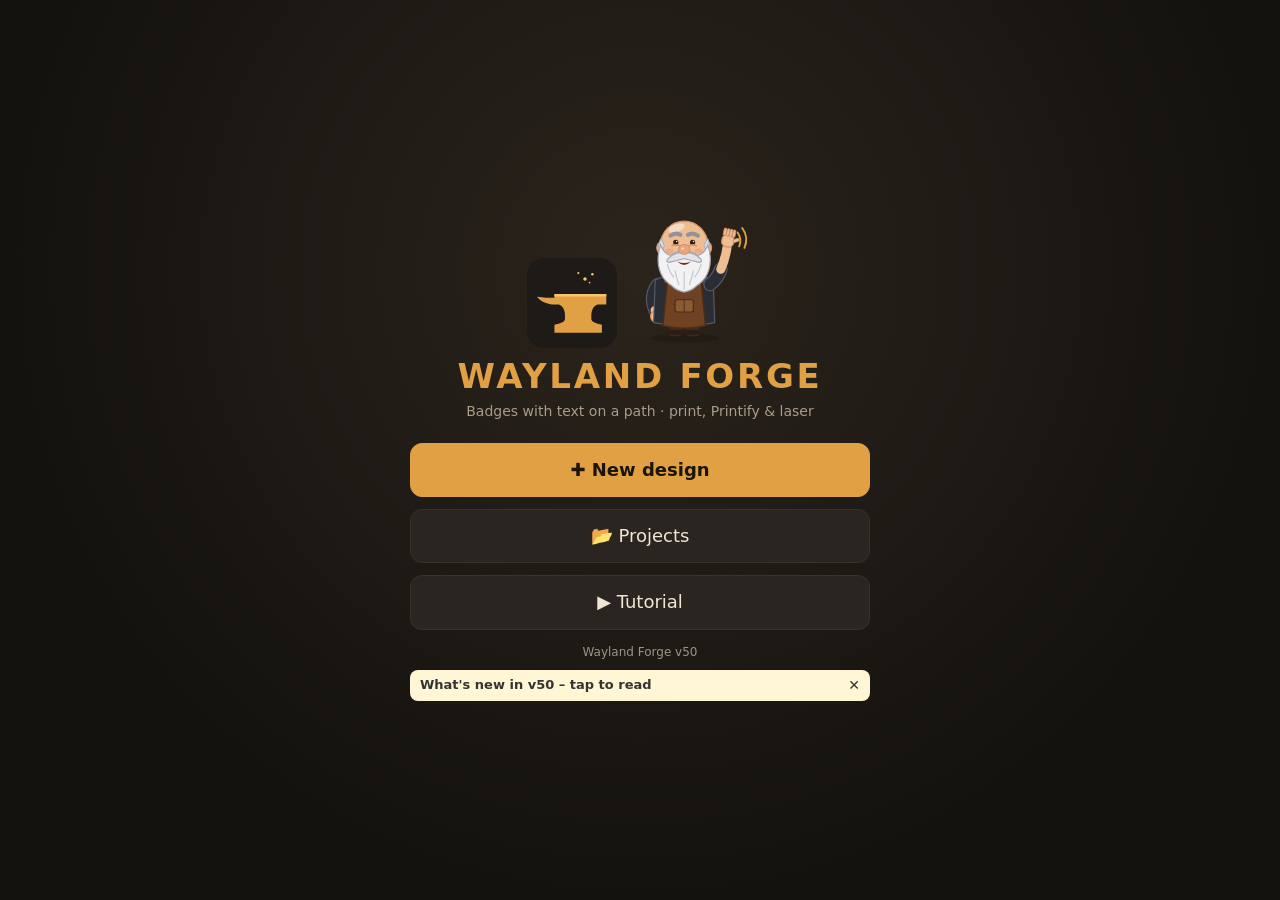
==== commit b2cc5f7a: "v50: + Text / T + Add text adds text on the current shape (no new outline or cut); clearer labels; l" ====
--- a/index.html
+++ b/index.html
@@ -50,6 +50,7 @@
     <div id="layerRail" aria-label="Layers">
       <div id="layerRailCount" class="lrcount"></div>
       <div id="layerRailTrack" class="lrtrack" role="list"></div>
+      <button type="button" id="railAddText" class="lradd" title="Add more text on the current shape (no new outline or cut)">＋ Text</button>
     </div>
     <svg id="stage" xmlns="http://www.w3.org/2000/svg" viewBox="0 0 1000 1000"></svg>
     <div class="stagehint">Tap a layer chip above to switch · letters: tap the glyph · empty space deselects · box-drag or Multi-select to add</div>
@@ -60,7 +61,8 @@
     <div id="layerBar">
       <div class="row"><b class="lbt">Layers</b><select id="shapeSel" class="grow" aria-label="Active layer (top of list = in front)"></select><button id="shapeVis" class="mini2" title="Show or hide this layer">Hide</button></div>
       <div id="addPicMenu" class="picmenu" hidden><b>Add which kind of image layer?</b><button data-addpic="1">🐶 Picture in the design<small>sits inside your shape (logo, pet, photo)</small></button><button data-addpic="2">🗺 Background / map<small>sits behind everything</small></button><button data-addpic="0" class="mini">Cancel</button></div>
-      <div class="row lbb"><select id="addShape" aria-label="Add shape layer"><option value="">+ Add layer</option><option value="circle">Circle</option><option value="halfcircle">Half circle</option><option value="ellipse">Ellipse</option><option value="polygon">Polygon</option><option value="star">Star</option><option value="heart">Heart</option><option value="aus">Australia (detailed)</option><option value="auss">Australia (smooth, for text)</option></select><button id="shapeDup" title="Duplicate layer">Copy</button><button id="shapeRen" title="Rename layer">✎</button><button id="shapeUp" title="Bring forward">↑</button><button id="shapeDown" title="Send back">↓</button><button id="shapeDel" class="danger" title="Delete layer">✕</button></div>
+      <div class="row lbb"><select id="addShape" aria-label="Add shape layer"><option value="">+ Add shape (new outline)</option><option value="circle">Circle</option><option value="halfcircle">Half circle</option><option value="ellipse">Ellipse</option><option value="polygon">Polygon</option><option value="star">Star</option><option value="heart">Heart</option><option value="aus">Australia (detailed)</option><option value="auss">Australia (smooth, for text)</option></select><button id="shapeDup" title="Duplicate layer">Copy</button><button id="shapeRen" title="Rename layer">✎</button><button id="shapeUp" title="Bring forward">↑</button><button id="shapeDown" title="Send back">↓</button><button id="shapeDel" class="danger" title="Delete layer">✕</button></div>
+      <div class="row"><button id="addTextBtn" class="accent grow" title="Add more text on the current shape - no new outline or cut">T + Add text</button></div>
       <div class="row"><button id="addPicBtn" class="accent addpic grow" title="Add an image layer (picture, logo or map)">🖼 + Add image layer</button></div>
     </div>
     <details name="acc" id="sec-shape"><summary>Shape &amp; position</summary><div class="body">
@@ -101,7 +103,8 @@
       </div>
     </div></details>
     <details name="acc" id="sec-text"><summary>Text on this layer</summary><div class="body">
-      <div class="row"><select id="layerSel" class="grow" aria-label="Text layer"></select><button id="addLayer" title="Add curved text on a shape">+ Curved</button><button id="addFreeLayer" class="accent" title="Add straight text you can place anywhere">+ Free text</button></div>
+      <div class="row"><select id="layerSel" class="grow" aria-label="Text layer"></select><button id="addLayer" title="Add curved text that follows the current shape">+ Curved text</button><button id="addFreeLayer" class="accent" title="Add straight text you can place anywhere">+ Straight text</button></div>
+      <div class="hint">Adds another line of text on this shape. No new outline or laser cut is made.</div>
       <div id="layerFields">
         <label class="full"><span>Text</span><input type="text" data-b="layer.text" maxlength="80"></label>
         <div class="g2">
--- a/style.css
+++ b/style.css
@@ -189,3 +189,5 @@
 #layerRail button.lrchip{flex:none;max-width:150px;overflow:hidden;text-overflow:ellipsis;white-space:nowrap;padding:7px 12px;border-radius:999px;font-size:12px;line-height:1.2;min-height:34px;background:#2a2520e6;border:1px solid var(--line);color:var(--ink);cursor:pointer;-webkit-tap-highlight-color:transparent}
 #layerRail button.lrchip.on{background:var(--amber);color:#1a1410;border-color:var(--amber);font-weight:700}
 #layerRail button.lrchip:active{transform:scale(.97)}
+
+#layerRail button.lradd{flex:none;pointer-events:auto;padding:7px 12px;border-radius:999px;font-size:12px;font-weight:700;min-height:34px;background:#2a2520e6;border:1px dashed var(--amber);color:var(--amber);cursor:pointer;white-space:nowrap}
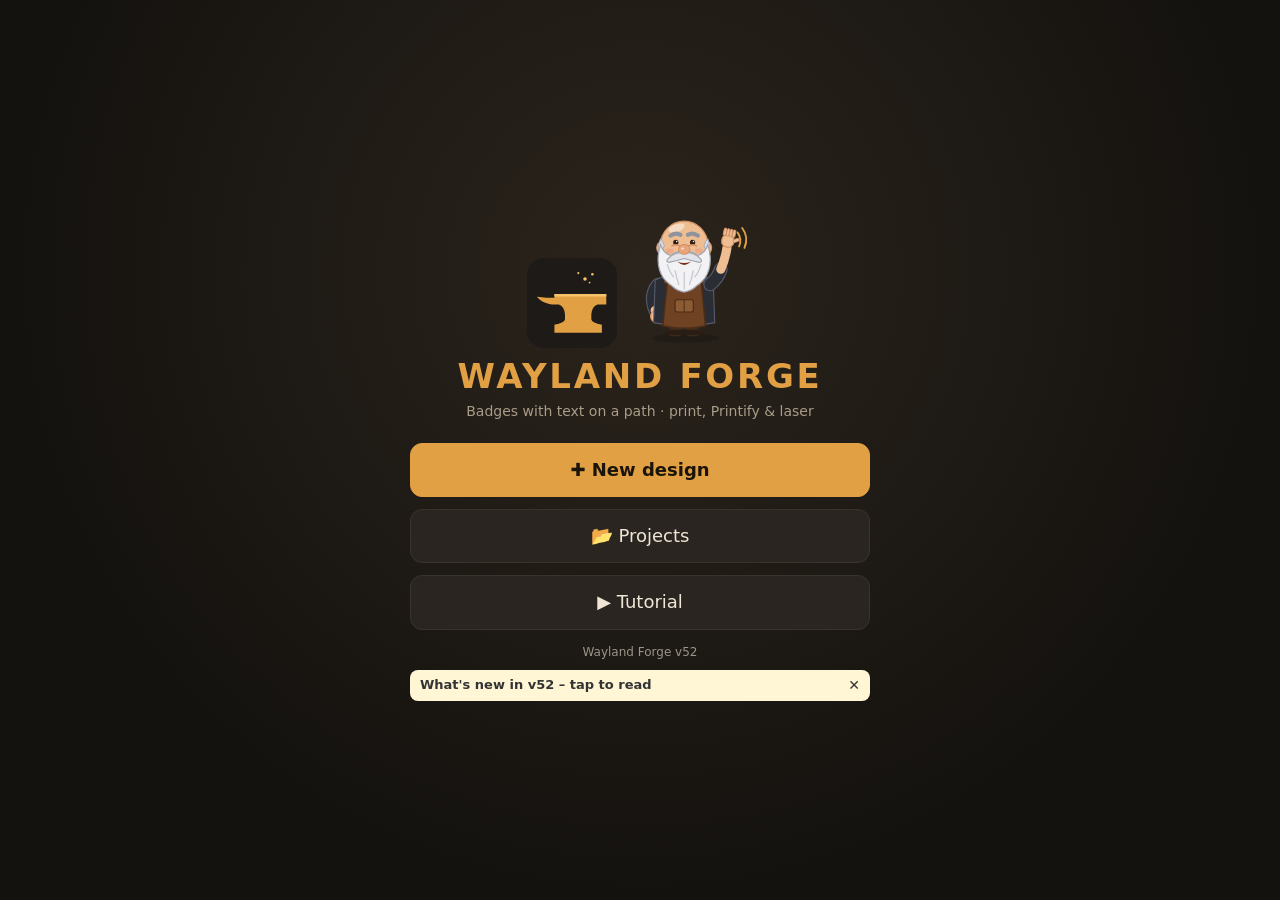
==== commit 4d29ebb7: "v52: Send to Waylands Path button (Laser + Export): artwork as mm SVG via shared same-site storage; " ====
--- a/index.html
+++ b/index.html
@@ -215,6 +215,7 @@
         <input type="checkbox" id="exPrintify" hidden>
       </div>
       <button id="exportBtn" class="accent wide">Export</button>
+      <button id="toPathBtn2" class="wide topath" data-topath="1">✏️ Send to Waylands Path <span class="dim">(edit the lines)</span></button>
       <div id="exInfo" class="hint"></div>
     </div></details>
     <details name="acc" id="sec-laser"><summary>Laser (LaserGRBL)</summary><div class="body">
@@ -234,6 +235,7 @@
       <dialog id="lzDlg" class="lzdlg"><h3>Burn settings</h3><div id="lzBurn" class="lzburn"></div><div class="lzbbtn"><button id="lzDlgCancel">Cancel</button><button id="lzDlgGo" class="accent">Export</button></div></dialog>
       <button id="laserBtn" class="accent wide">⬇ Download all steps (separate files)</button>
       <button id="laserZip" class="wide">Or download as one .zip</button>
+      <button id="toPathBtn" class="wide topath" data-topath="1">✏️ Send to Waylands Path <span class="dim">(edit the lines)</span></button>
       <div id="lzInfo" class="hint"></div>
       <div id="lzSteps" class="lzsteps" hidden></div>
     </div></details>
--- a/style.css
+++ b/style.css
@@ -191,3 +191,4 @@
 #layerRail button.lrchip:active{transform:scale(.97)}
 
 #layerRail button.lradd{flex:none;pointer-events:auto;padding:7px 12px;border-radius:999px;font-size:12px;font-weight:700;min-height:34px;background:#2a2520e6;border:1px dashed var(--amber);color:var(--amber);cursor:pointer;white-space:nowrap}
+.topath{min-height:44px;margin-top:10px}
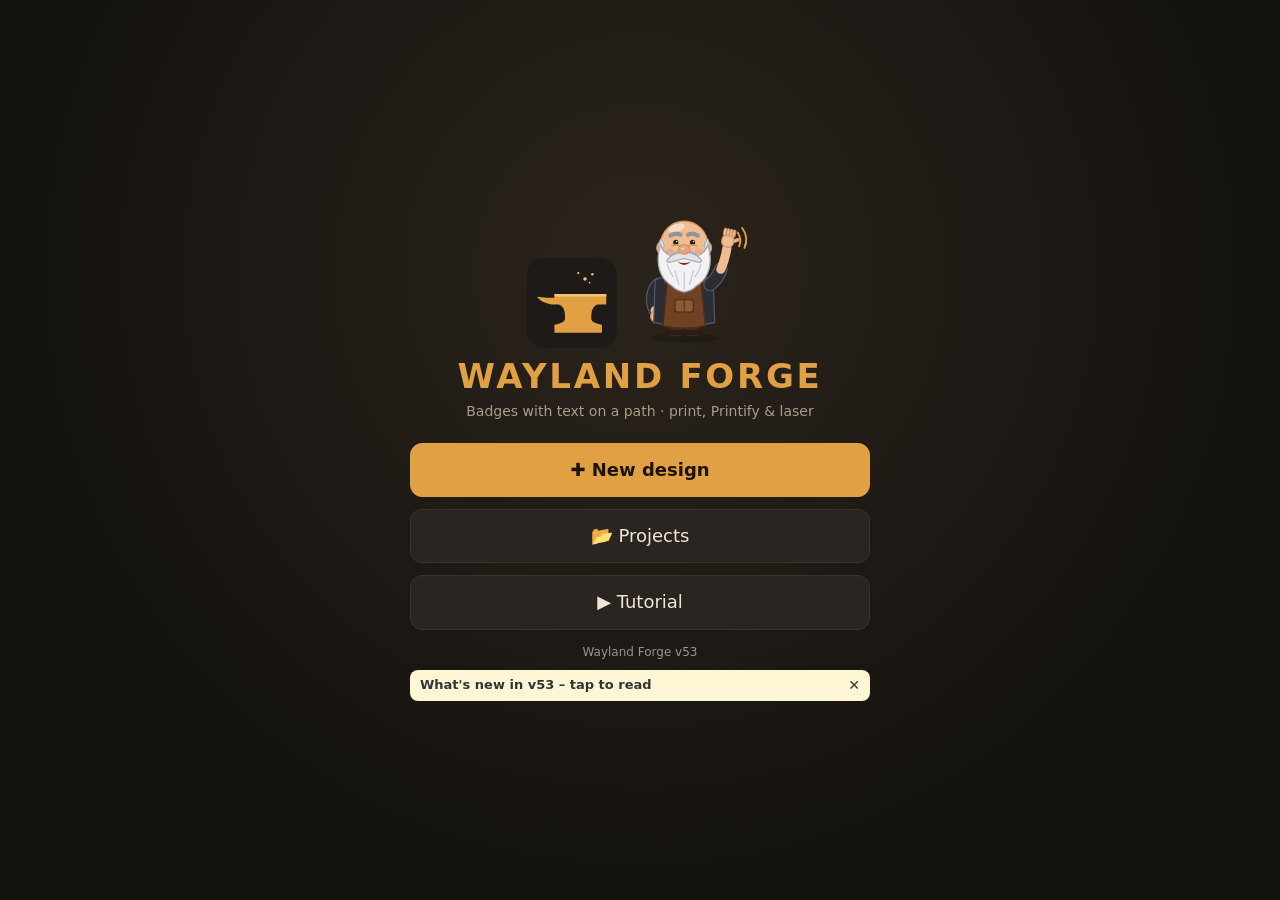
==== commit bd12a417: "v53: Image frame - a separate adjustable shape that trims a picture (not burned unless chosen)" ====
--- a/index.html
+++ b/index.html
@@ -135,8 +135,23 @@
       <div class="row" id="imgUploadRow"><label class="filebtn grow">Upload / replace picture…<input type="file" id="imgFile" accept="image/*" hidden></label><button id="imgLink" title="Load a PNG or SVG from a web link">Load from link…</button><button id="centreImg">Centre</button></div>
       <div id="imgFields">
         <label class="rg"><span>Size</span><input type="range" min="40" max="1600" step="1" data-b="img.size"><output></output></label>
-        <label id="imgClipRow"><span>Placement</span><select data-b="img.clipMode"><option value="clip">Inside path (to inside edge of line)</option><option value="clipout">Inside, to outside edge of line</option><option value="outside">Outside path only</option><option value="outin">Outside, from inside edge (runs under line)</option><option value="free">Free – no clipping</option></select></label>
+        <label id="imgClipRow"><span>Placement</span><select data-b="img.clipMode"><option value="clip">Inside path (to inside edge of line)</option><option value="clipout">Inside, to outside edge of line</option><option value="outside">Outside path only</option><option value="outin">Outside, from inside edge (runs under line)</option><option value="frame">Inside my own frame (a shape you adjust)</option><option value="free">Free – no clipping</option></select></label>
         <label><span>Path</span><select id="imgClipLine"></select></label>
+        <div id="imgFrameBox" class="frbox" hidden>
+          <p class="hint"><b>Image frame:</b> a separate shape that trims this picture. Pull it in to keep the picture off the letters, even letters pushed outside the path. It is <b>not burned</b> unless you choose that below.</p>
+          <div class="frst"><span>Start shape</span><button data-frstart="oval">◯ Oval</button><button data-frstart="rect">▭ Rectangle</button><button data-frstart="round">▢ Rounded</button><button data-frstart="path">⬭ Path shape</button></div>
+          <button id="frEdit" class="wide accent">✎ Edit frame on the picture</button>
+          <div id="frEditRows">
+            <p class="hint">Drag inside the frame to move it · drag a dot to bend it · side squares stretch it · corner squares resize it · ⟳ turns it.</p>
+            <div class="g3 frnum"><label>Width mm<input type="number" id="frW" inputmode="decimal" min="1" step="0.5"></label><label>Height mm<input type="number" id="frH" inputmode="decimal" min="1" step="0.5"></label><label>Turn °<input type="number" id="frRot" inputmode="decimal" min="-360" max="360" step="1"></label></div>
+            <div class="frbtns"><button id="frAdd">+ Add point</button><button id="frDel">− Remove point</button><button id="frSmooth">⌃ Make corner</button></div>
+            <div class="frbtns"><button id="frAllSmooth">All smooth</button><button id="frAllCorner">All corners</button><button id="frCentre">Centre on picture</button></div>
+          </div>
+          <button id="frReset" class="wide">↺ Reset frame (back to its start shape)</button>
+          <label class="chk"><input type="checkbox" id="frShow">Show the frame line on screen (screen only)</label>
+          <label><span>Frame line on the laser</span><select id="frBurn"><option value="off">Not burned – only trims the picture</option><option value="etch">Etch the frame line</option><option value="cutin">Cut along the frame (inside cut)</option><option value="cutout">Cut along the frame (outside cut, last)</option></select></label>
+          <p class="hint" id="frBurnHint"></p>
+        </div>
         <div class="row"><button id="fitImg" class="grow" title="Scale and centre so the whole image sits inside the inner line">⤢ Fit inside line</button><button id="fillImg" class="grow" title="Scale to cover the inner shape and clip it to the line">◉ Fill &amp; clip</button></div>
         <label><span>Style</span><select data-b="img.mode"><option value="orig">Original picture</option><option value="sil">Silhouette (solid cutout)</option><option value="trace">Vector trace (SVG paths)</option></select></label>
         <label class="chk" data-imgmodes="orig"><input type="checkbox" data-b="img.removeBg">Remove background (corner colour)</label>
@@ -255,6 +270,7 @@
 <script src="vendor/jspdf.umd.min.js"></script>
 <script src="vendor/svg2pdf.umd.min.js"></script>
 <script src="vendor/imagetracer.js"></script>
+<script src="js/frame.js"></script>
 <script src="js/app.js"></script>
 <script src="js/blacksmith.js"></script>
 <script src="js/tour.js"></script>
--- a/style.css
+++ b/style.css
@@ -192,3 +192,6 @@
 
 #layerRail button.lradd{flex:none;pointer-events:auto;padding:7px 12px;border-radius:999px;font-size:12px;font-weight:700;min-height:34px;background:#2a2520e6;border:1px dashed var(--amber);color:var(--amber);cursor:pointer;white-space:nowrap}
 .topath{min-height:44px;margin-top:10px}
+
+/* v53 image frame */
+.frbox{border:1px solid #2a9d8f;border-radius:8px;padding:6px 8px;margin:6px 0}.frst{display:flex;flex-wrap:wrap;gap:5px;align-items:center;margin:4px 0}.frst span{flex:1 0 100%;font-size:13px;opacity:.8}.frst button{flex:1 1 22%;min-height:44px;font-size:14px;padding:2px 4px}#frEdit{min-height:46px;font-size:15px}.frnum label{display:flex;flex-direction:column;font-size:12.5px;gap:1px}.frnum input{width:100%;min-height:42px;font-size:17px}.frbtns{display:flex;gap:5px;margin:5px 0}.frbtns button{flex:1 1 0;min-height:44px;font-size:13.5px;padding:2px 4px}#frReset{min-height:44px}
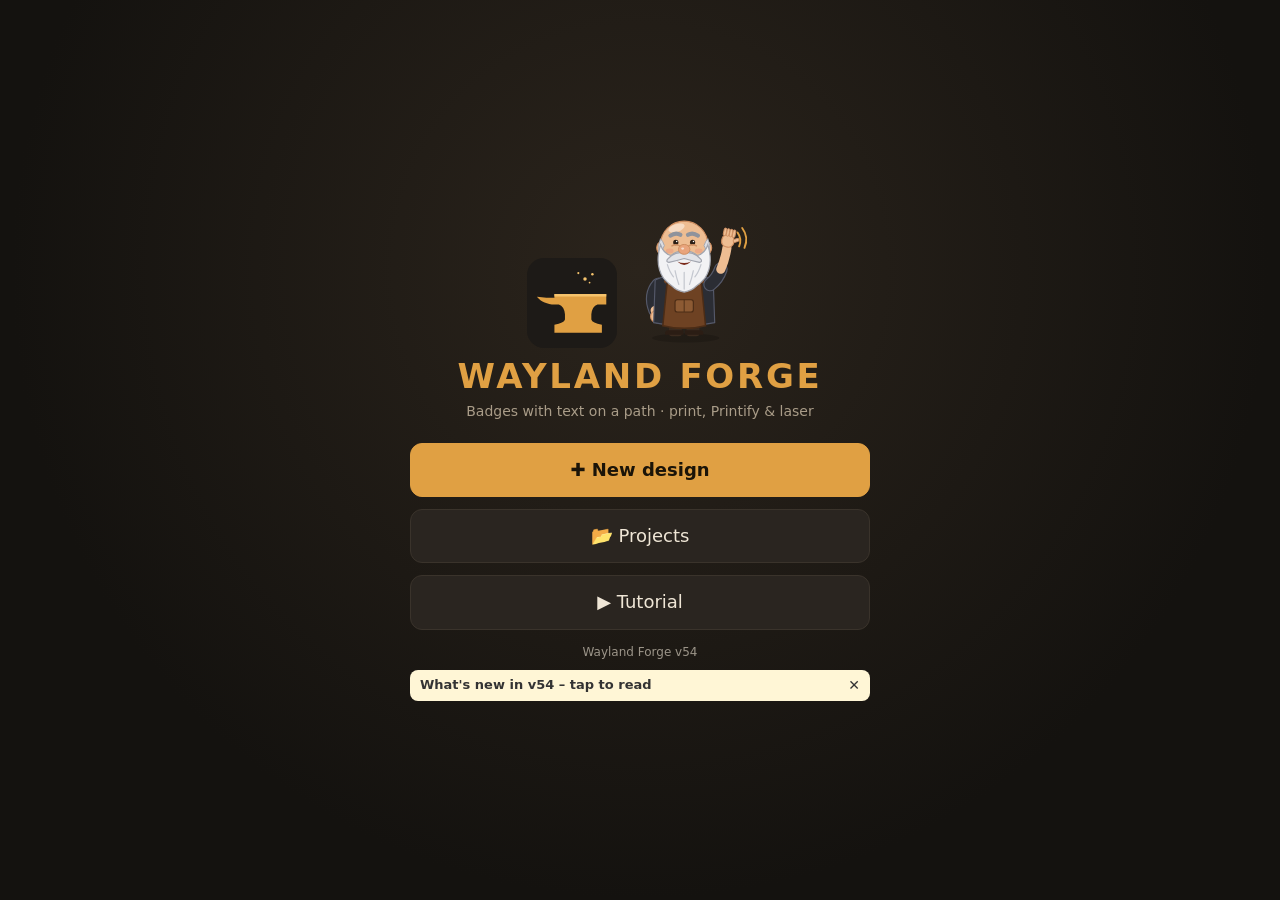
==== commit 34b42ad2: "v54: Save as Wayland design (.wayland.json); Send to Waylands Path also attaches that file and still" ====
--- a/index.html
+++ b/index.html
@@ -24,7 +24,7 @@
     <div class="hver" id="homeVer"></div>
     <div class="hnews" id="homeNewsWrap" hidden><div class="hnrow"><button id="homeNewsTap" class="hntap"></button><button id="homeNewsX" class="hnx" aria-label="Dismiss">✕</button></div><div id="homeNewsBody" class="hnbody" hidden><div id="homeNews"></div><button id="homeNewsClose" class="hnclose">Close</button></div></div>
     <div id="homeProjs" hidden>
-      <div class="row hph"><button id="homeBack">← Back</button><b class="grow">Projects</b><label class="filebtn">Open file…<input type="file" id="homeLoad" accept=".json,application/json" hidden></label></div>
+      <div class="row hph"><button id="homeBack">← Back</button><b class="grow">Projects</b><label class="filebtn">Open file…<input type="file" id="homeLoad" accept=".json,.wayland.json,application/json" hidden></label></div>
       <div id="syncBox" class="syncbox"><span id="syncStatus" class="syncst"></span><button id="syncConnect">☁ Connect Google Drive</button><button id="syncNow" hidden>Sync now</button><button id="projDedupe" title="Remove projects that are exact copies">🧹 Remove duplicates</button></div>
       <ul id="projList"></ul>
       <div class="hint">Drive sync sends your named, saved projects. Last session stays on this device until you open it and Save to Projects.</div>
@@ -231,6 +231,7 @@
       </div>
       <button id="exportBtn" class="accent wide">Export</button>
       <button id="toPathBtn2" class="wide topath" data-topath="1">✏️ Send to Waylands Path <span class="dim">(edit the lines)</span></button>
+      <button id="wdSave2" class="wide">💾 Save as Wayland design</button>
       <div id="exInfo" class="hint"></div>
     </div></details>
     <details name="acc" id="sec-laser"><summary>Laser (LaserGRBL)</summary><div class="body">
@@ -251,12 +252,14 @@
       <button id="laserBtn" class="accent wide">⬇ Download all steps (separate files)</button>
       <button id="laserZip" class="wide">Or download as one .zip</button>
       <button id="toPathBtn" class="wide topath" data-topath="1">✏️ Send to Waylands Path <span class="dim">(edit the lines)</span></button>
+      <button id="wdSave" class="wide">💾 Save as Wayland design</button>
+      <div class="hint">A Wayland design is a file both apps can open. Send to Waylands Path still works as before (and keeps the old hand-off as a fallback). Your usual Export buttons stay as they are.</div>
       <div id="lzInfo" class="hint"></div>
       <div id="lzSteps" class="lzsteps" hidden></div>
     </div></details>
     <details name="acc" id="sec-proj"><summary>Project</summary><div class="body">
       <div class="row"><button id="changeProjectBtn" class="accent wide">📂 Change project / open another…</button></div>
-      <div class="row"><button id="saveToProjects" class="grow">Save to Projects</button><button id="saveProj" class="grow">Download file</button><label class="filebtn grow">Load…<input type="file" id="loadProj" accept=".json,application/json" hidden></label><button id="newProj" class="danger">New</button></div>
+      <div class="row"><button id="saveToProjects" class="grow">Save to Projects</button><button id="saveProj" class="grow">Download file</button><label class="filebtn grow">Load…<input type="file" id="loadProj" accept=".json,.wayland.json,application/json" hidden></label><button id="newProj" class="danger">New</button></div>
       <div class="helpbox"><b>Help &amp; tutorial</b>
         <div class="row"><button id="helpTour" class="grow">▶ Start the tour</button><button id="helpTopics" class="grow">Pick a topic…</button></div>
         <label class="chk"><input type="checkbox" id="helpIconChk">Show the blacksmith help button in the toolbar</label>
@@ -270,9 +273,11 @@
 <script src="vendor/jspdf.umd.min.js"></script>
 <script src="vendor/svg2pdf.umd.min.js"></script>
 <script src="vendor/imagetracer.js"></script>
+<script src="js/wayland-design.js"></script>
 <script src="js/frame.js"></script>
 <script src="js/app.js"></script>
 <script src="js/blacksmith.js"></script>
 <script src="js/tour.js"></script>
+<dialog id="fromPathDlg" class="lzdlg"><h3>✏️ From Waylands Path</h3><div id="fromPathNote" class="hint"></div><div class="lzbbtn"><button id="fromPathDrop">Not now</button><button id="fromPathOk" class="accent">Open</button></div></dialog>
 </body>
 </html>
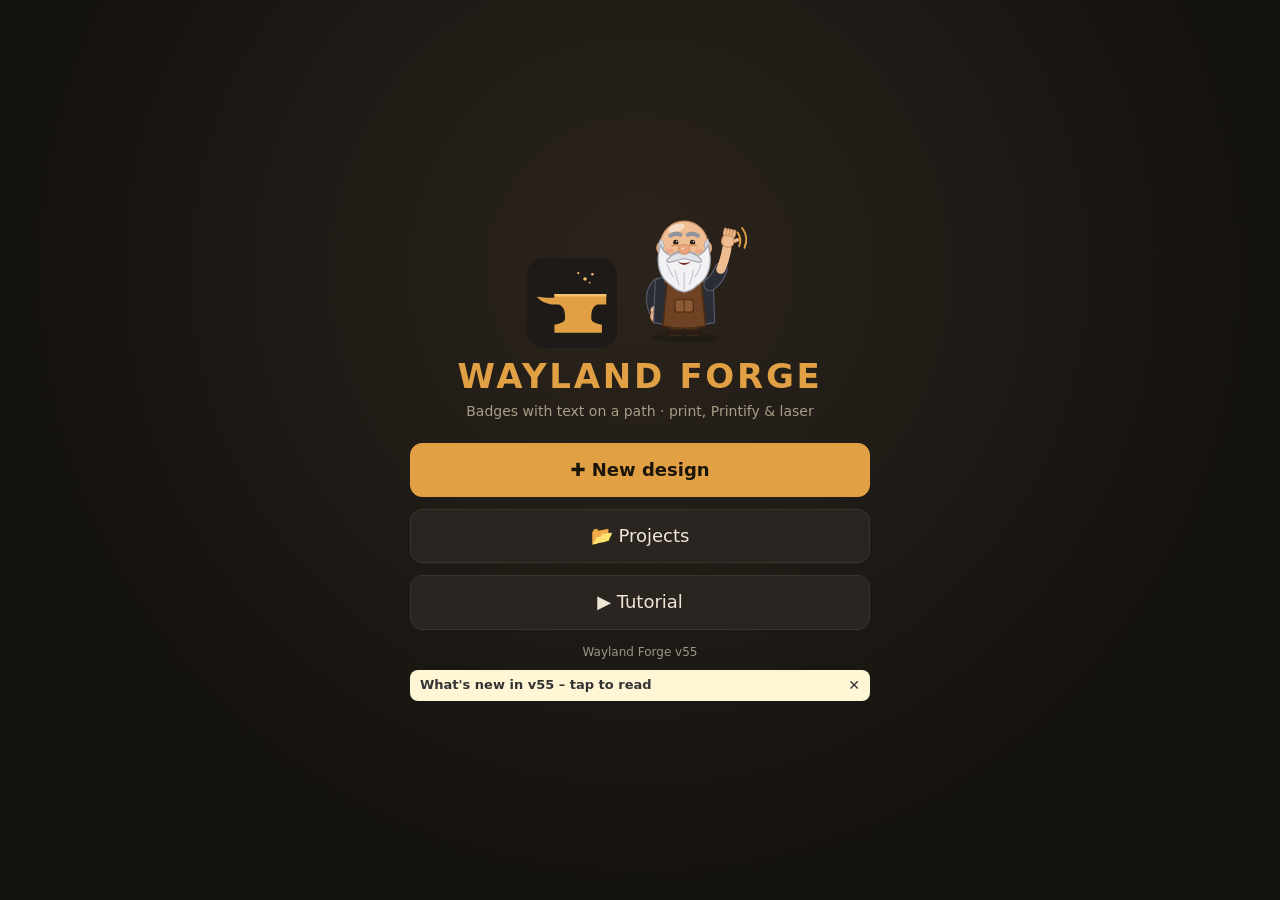
==== commit 342579ec: "v55: Send to Waylands Post (make the files). Save as Wayland design and Send to Path stay. Existing " ====
--- a/index.html
+++ b/index.html
@@ -232,6 +232,7 @@
       <button id="exportBtn" class="accent wide">Export</button>
       <button id="toPathBtn2" class="wide topath" data-topath="1">✏️ Send to Waylands Path <span class="dim">(edit the lines)</span></button>
       <button id="wdSave2" class="wide">💾 Save as Wayland design</button>
+      <button id="toPostBtn2" class="wide">📦 Send to Waylands Post <span class="dim">(make the files)</span></button>
       <div id="exInfo" class="hint"></div>
     </div></details>
     <details name="acc" id="sec-laser"><summary>Laser (LaserGRBL)</summary><div class="body">
@@ -253,7 +254,8 @@
       <button id="laserZip" class="wide">Or download as one .zip</button>
       <button id="toPathBtn" class="wide topath" data-topath="1">✏️ Send to Waylands Path <span class="dim">(edit the lines)</span></button>
       <button id="wdSave" class="wide">💾 Save as Wayland design</button>
-      <div class="hint">A Wayland design is a file both apps can open. Send to Waylands Path still works as before (and keeps the old hand-off as a fallback). Your usual Export buttons stay as they are.</div>
+      <button id="toPostBtn" class="wide">📦 Send to Waylands Post <span class="dim">(make the files)</span></button>
+      <div class="hint">A Wayland design is a file both apps can open. Send to Waylands Path or Waylands Post works on this same device. Your usual Export buttons stay as they are.</div>
       <div id="lzInfo" class="hint"></div>
       <div id="lzSteps" class="lzsteps" hidden></div>
     </div></details>
